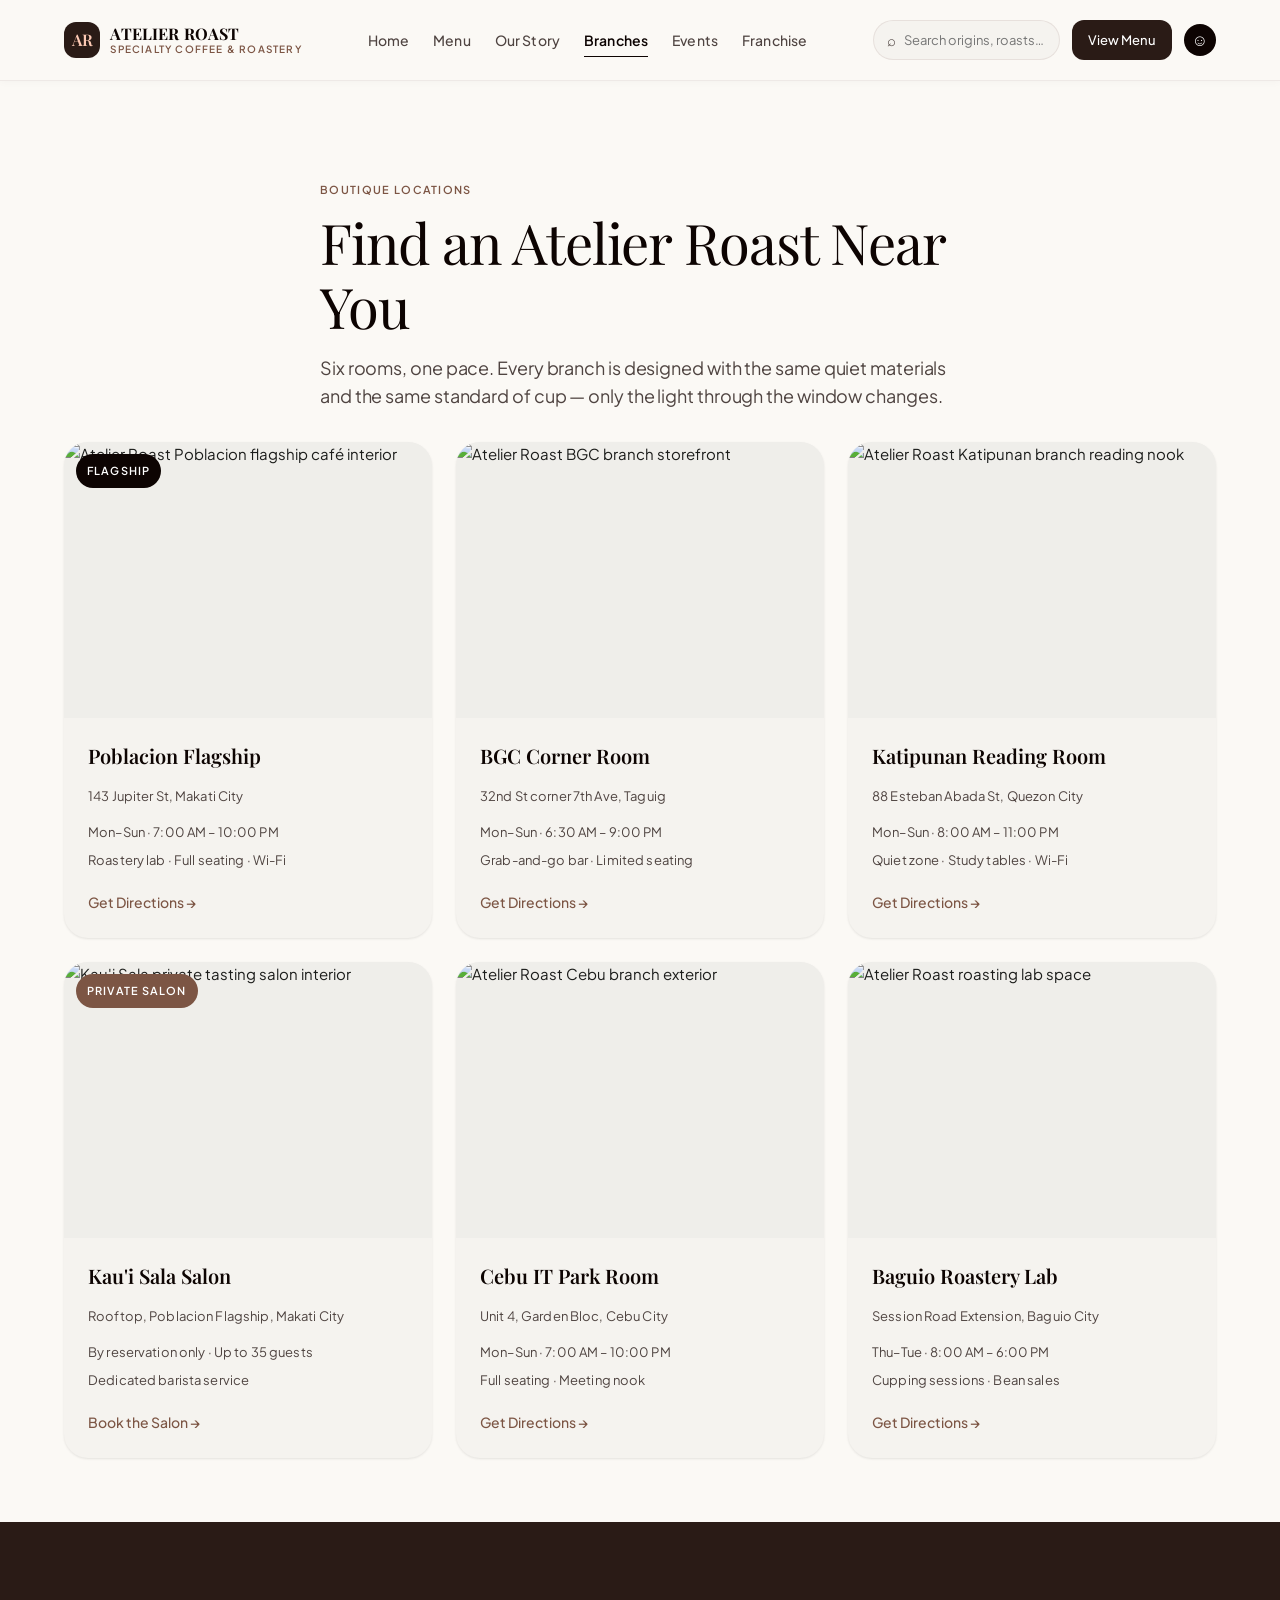
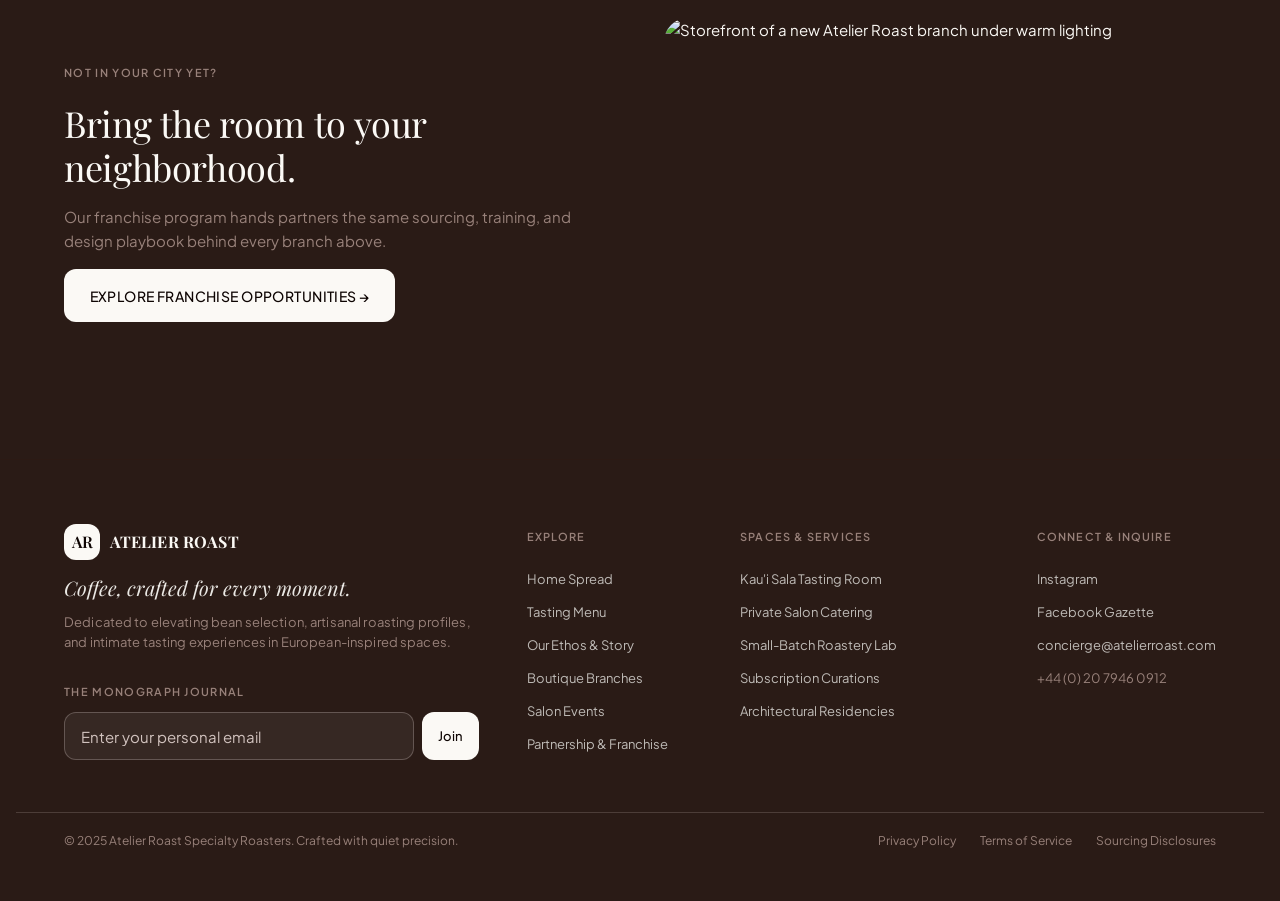
==== branches.html @ 0e3ae92b "Initial commit" ====
<!DOCTYPE html>
<html lang="en">
<head>
<meta charset="UTF-8">
<meta name="viewport" content="width=device-width, initial-scale=1.0">
<title>Branches — Atelier Roast</title>
<meta name="description" content="Find your nearest Atelier Roast boutique café and the Kau'i Sala private tasting salon.">
<link rel="stylesheet" href="css/style.css">
</head>
<body>

<header class="site-header">
  <div class="container header-inner">
    <a class="brand" href="index.html">
      <span class="brand-mark">AR</span>
      <span class="brand-text">
        <span class="brand-name">Atelier Roast</span>
        <span class="brand-sub">Specialty Coffee &amp; Roastery</span>
      </span>
    </a>
    <nav class="main-nav" aria-label="Primary">
      <a href="index.html">Home</a>
      <a href="menu.html">Menu</a>
      <a href="our-story.html">Our Story</a>
      <a href="branches.html" class="is-active" aria-current="page">Branches</a>
      <a href="events.html">Events</a>
      <a href="franchise.html">Franchise</a>
    </nav>
    <div class="header-actions">
      <div class="search-pill">
        <span class="i">⌕</span>
        <input type="text" placeholder="Search origins, roasts…" aria-label="Search">
      </div>
      <a class="btn btn-dark btn-sm" href="menu.html">View Menu</a>
      <span class="icon-btn" aria-hidden="true">☺</span>
      <button class="nav-toggle" aria-label="Toggle menu" aria-expanded="false"><span></span></button>
    </div>
  </div>
  <nav class="mobile-nav" aria-label="Mobile">
    <a href="index.html">Home</a>
    <a href="menu.html">Menu</a>
    <a href="our-story.html">Our Story</a>
    <a href="branches.html" class="is-active">Branches</a>
    <a href="events.html">Events</a>
    <a href="franchise.html">Franchise</a>
  </nav>
</header>

<main style="padding-top:5rem;">

  <section class="bg-surface section-pad" style="padding-bottom:2rem;">
    <div class="container editorial">
      <span class="eyebrow">Boutique Locations</span>
      <h1 style="margin-top:.5rem;">Find an Atelier Roast Near You</h1>
      <p class="text-lg muted" style="margin-top:1rem;">Six rooms, one pace. Every branch is designed with the same quiet materials and the same standard of cup — only the light through the window changes.</p>
    </div>
  </section>

  <section class="bg-surface" style="padding-bottom:4rem;">
    <div class="container">
      <div class="grid grid-3">

        <article class="card">
          <div class="card-media" style="aspect-ratio:4/3;">
            <img src="https://images.unsplash.com/photo-1453614512568-c4024d13c247?q=80&w=800&auto=format&fit=crop" alt="Atelier Roast Poblacion flagship café interior">
            <span class="badge">Flagship</span>
          </div>
          <div class="card-body">
            <h3>Poblacion Flagship</h3>
            <p class="text-sm muted">143 Jupiter St, Makati City</p>
            <div class="stack-xs text-sm muted">
              <p>Mon–Sun · 7:00 AM – 10:00 PM</p>
              <p>Roastery lab · Full seating · Wi-Fi</p>
            </div>
            <a class="link-arrow" href="#" style="margin-top:.25rem;">Get Directions →</a>
          </div>
        </article>

        <article class="card">
          <div class="card-media" style="aspect-ratio:4/3;">
            <img src="https://images.unsplash.com/photo-1521017432531-fbd92d768814?q=80&w=800&auto=format&fit=crop" alt="Atelier Roast BGC branch storefront">
          </div>
          <div class="card-body">
            <h3>BGC Corner Room</h3>
            <p class="text-sm muted">32nd St corner 7th Ave, Taguig</p>
            <div class="stack-xs text-sm muted">
              <p>Mon–Sun · 6:30 AM – 9:00 PM</p>
              <p>Grab-and-go bar · Limited seating</p>
            </div>
            <a class="link-arrow" href="#" style="margin-top:.25rem;">Get Directions →</a>
          </div>
        </article>

        <article class="card">
          <div class="card-media" style="aspect-ratio:4/3;">
            <img src="https://images.unsplash.com/photo-1493857671505-72967e2e2760?q=80&w=800&auto=format&fit=crop" alt="Atelier Roast Katipunan branch reading nook">
          </div>
          <div class="card-body">
            <h3>Katipunan Reading Room</h3>
            <p class="text-sm muted">88 Esteban Abada St, Quezon City</p>
            <div class="stack-xs text-sm muted">
              <p>Mon–Sun · 8:00 AM – 11:00 PM</p>
              <p>Quiet zone · Study tables · Wi-Fi</p>
            </div>
            <a class="link-arrow" href="#" style="margin-top:.25rem;">Get Directions →</a>
          </div>
        </article>

        <article class="card">
          <div class="card-media" style="aspect-ratio:4/3;">
            <img src="https://images.unsplash.com/photo-1554118811-1e0d58224f24?q=80&w=800&auto=format&fit=crop" alt="Kau'i Sala private tasting salon interior">
            <span class="badge badge-alt">Private Salon</span>
          </div>
          <div class="card-body">
            <h3>Kau'i Sala Salon</h3>
            <p class="text-sm muted">Rooftop, Poblacion Flagship, Makati City</p>
            <div class="stack-xs text-sm muted">
              <p>By reservation only · Up to 35 guests</p>
              <p>Dedicated barista service</p>
            </div>
            <a class="link-arrow" href="events.html" style="margin-top:.25rem;">Book the Salon →</a>
          </div>
        </article>

        <article class="card">
          <div class="card-media" style="aspect-ratio:4/3;">
            <img src="https://images.unsplash.com/photo-1447933601403-0c6688de566e?q=80&w=800&auto=format&fit=crop" alt="Atelier Roast Cebu branch exterior">
          </div>
          <div class="card-body">
            <h3>Cebu IT Park Room</h3>
            <p class="text-sm muted">Unit 4, Garden Bloc, Cebu City</p>
            <div class="stack-xs text-sm muted">
              <p>Mon–Sun · 7:00 AM – 10:00 PM</p>
              <p>Full seating · Meeting nook</p>
            </div>
            <a class="link-arrow" href="#" style="margin-top:.25rem;">Get Directions →</a>
          </div>
        </article>

        <article class="card">
          <div class="card-media" style="aspect-ratio:4/3;">
            <img src="https://images.unsplash.com/photo-1442512595331-e89e73853f31?q=80&w=800&auto=format&fit=crop" alt="Atelier Roast roasting lab space">
          </div>
          <div class="card-body">
            <h3>Baguio Roastery Lab</h3>
            <p class="text-sm muted">Session Road Extension, Baguio City</p>
            <div class="stack-xs text-sm muted">
              <p>Thu–Tue · 8:00 AM – 6:00 PM</p>
              <p>Cupping sessions · Bean sales</p>
            </div>
            <a class="link-arrow" href="#" style="margin-top:.25rem;">Get Directions →</a>
          </div>
        </article>

      </div>
    </div>
  </section>

  <!-- FRANCHISE TEASER -->
  <section class="bg-dark section-pad">
    <div class="container split">
      <div class="stack-md">
        <span class="eyebrow">Not in Your City Yet?</span>
        <h2>Bring the room to your neighborhood.</h2>
        <p>Our franchise program hands partners the same sourcing, training, and design playbook behind every branch above.</p>
        <a class="btn btn-inverse" href="franchise.html">Explore Franchise Opportunities →</a>
      </div>
      <div class="rounded-xl" style="overflow:hidden;aspect-ratio:16/10;">
        <img src="https://images.unsplash.com/photo-1521017432531-fbd92d768814?q=80&w=1000&auto=format&fit=crop" alt="Storefront of a new Atelier Roast branch under warm lighting">
      </div>
    </div>
  </section>

</main>

<footer class="site-footer">
  <div class="container footer-grid">
    <div>
      <div style="display:flex;align-items:center;gap:.6rem;">
        <span class="brand-mark" style="background:var(--surface-bright);color:var(--primary);">AR</span>
        <span class="brand-name" style="color:var(--surface-bright);">Atelier Roast</span>
      </div>
      <p style="font-family:var(--font-serif);font-style:italic;font-size:20px;color:var(--surface-container-high);margin-top:1rem;max-width:22rem;">Coffee, crafted for every moment.</p>
      <p class="text-sm" style="color:var(--on-primary-container);margin-top:.75rem;max-width:26rem;">Dedicated to elevating bean selection, artisanal roasting profiles, and intimate tasting experiences in European-inspired spaces.</p>
      <div style="margin-top:1.75rem;">
        <p class="eyebrow" style="color:var(--on-primary-container);margin-bottom:.5rem;">The Monograph Journal</p>
        <form class="newsletter-form">
          <input type="email" placeholder="Enter your personal email" required aria-label="Email address">
          <button class="btn btn-inverse btn-sm" type="submit">Join</button>
        </form>
      </div>
    </div>
    <div>
      <h4>Explore</h4>
      <ul>
        <li><a href="index.html">Home Spread</a></li>
        <li><a href="menu.html">Tasting Menu</a></li>
        <li><a href="our-story.html">Our Ethos &amp; Story</a></li>
        <li><a href="branches.html">Boutique Branches</a></li>
        <li><a href="events.html">Salon Events</a></li>
        <li><a href="franchise.html">Partnership &amp; Franchise</a></li>
      </ul>
    </div>
    <div>
      <h4>Spaces &amp; Services</h4>
      <ul>
        <li><a href="branches.html">Kau'i Sala Tasting Room</a></li>
        <li><a href="events.html">Private Salon Catering</a></li>
        <li><a href="our-story.html">Small-Batch Roastery Lab</a></li>
        <li><a href="menu.html">Subscription Curations</a></li>
        <li><a href="branches.html">Architectural Residencies</a></li>
      </ul>
    </div>
    <div>
      <h4>Connect &amp; Inquire</h4>
      <ul>
        <li><a href="#">Instagram</a></li>
        <li><a href="#">Facebook Gazette</a></li>
        <li><a href="mailto:concierge@atelierroast.com">concierge@atelierroast.com</a></li>
        <li><span style="color:var(--on-primary-container);font-size:13px;">+44 (0) 20 7946 0912</span></li>
      </ul>
    </div>
  </div>
  <div class="container footer-bottom">
    <p>© 2025 Atelier Roast Specialty Roasters. Crafted with quiet precision.</p>
    <div class="legal">
      <a href="#">Privacy Policy</a>
      <a href="#">Terms of Service</a>
      <a href="#">Sourcing Disclosures</a>
    </div>
  </div>
</footer>

<div class="toast" role="status" aria-live="polite"></div>
<script src="js/script.js"></script>
</body>
</html>
---- css/style.css ----
/* =========================================================
   ATELIER ROAST — Design System CSS
   Source of truth: DESIGN.md (colors, type, spacing, shape)
   ========================================================= */

@import url('https://fonts.googleapis.com/css2?family=Playfair+Display:ital,wght@0,400;0,500;0,600;0,700;1,400&family=Plus+Jakarta+Sans:wght@400;500;600;700&display=swap');

/* ---------- Tokens ---------- */
:root{
  /* colors */
  --surface: #fbf9f5;
  --surface-dim: #dbdad6;
  --surface-bright: #fbf9f5;
  --surface-container-lowest: #ffffff;
  --surface-container-low: #f5f3ef;
  --surface-container: #efeeea;
  --surface-container-high: #eae8e4;
  --surface-container-highest: #e4e2de;
  --on-surface: #1b1c1a;
  --on-surface-variant: #4f4441;
  --inverse-surface: #30312e;
  --inverse-on-surface: #f2f0ed;
  --outline: #817471;
  --outline-variant: #d2c3bf;
  --primary: #0d0402;
  --on-primary: #ffffff;
  --primary-container: #2a1b16;
  --on-primary-container: #98817a;
  --secondary: #7c5544;
  --on-secondary: #ffffff;
  --secondary-container: #fdc9b4;
  --on-secondary-container: #795242;
  --tertiary: #0e0301;
  --on-tertiary: #ffffff;
  --tertiary-container: #2c1a14;
  --on-tertiary-container: #9b8077;
  --error: #ba1a1a;
  --background: #fbf9f5;
  --on-background: #1b1c1a;

  /* type */
  --font-serif: "Playfair Display", Georgia, serif;
  --font-sans: "Plus Jakarta Sans", -apple-system, Segoe UI, sans-serif;

  /* radius */
  --radius-sm: .25rem;
  --radius: .5rem;
  --radius-md: .75rem;
  --radius-lg: 1rem;
  --radius-xl: 1.5rem;
  --radius-full: 9999px;

  /* spacing */
  --space-2xs: .25rem;
  --space-xs: .5rem;
  --space-sm: .75rem;
  --space-md: 1rem;
  --space-lg: 1.5rem;
  --space-xl: 2rem;
  --space-2xl: 3rem;
  --space-3xl: 4rem;
  --space-4xl: 6rem;

  --gutter-mobile: 1.25rem;
  --gutter-tablet: 2rem;
  --gutter-desktop: 3rem;
  --max-content: 78rem;
  --max-editorial: 46rem;

  --shadow-sm: 0 1px 3px rgba(13,4,2,.06), 0 1px 2px rgba(13,4,2,.04);
  --shadow-md: 0 8px 24px -6px rgba(13,4,2,.12), 0 2px 8px -2px rgba(13,4,2,.06);
  --shadow-lg: 0 12px 36px -4px rgba(42,27,22,.14), 0 4px 12px -2px rgba(42,27,22,.08);
}

/* ---------- Reset ---------- */
*, *::before, *::after{ box-sizing:border-box; }
html{ scroll-behavior:smooth; }
body,h1,h2,h3,h4,p,figure,ul,form{ margin:0; }
ul{ padding:0; list-style:none; }
img{ max-width:100%; display:block; }
a{ color:inherit; text-decoration:none; }
button, input{ font:inherit; color:inherit; }
button{ cursor:pointer; background:none; border:none; }

body{
  background:var(--background);
  color:var(--on-surface);
  font-family:var(--font-sans);
  font-size:15px;
  line-height:24px;
  -webkit-font-smoothing:antialiased;
}

.container{
  max-width:var(--max-content);
  margin-inline:auto;
  padding-inline:var(--gutter-mobile);
}
@media(min-width:768px){ .container{ padding-inline:var(--gutter-tablet); } }
@media(min-width:1024px){ .container{ padding-inline:var(--gutter-desktop); } }

.editorial{ max-width:var(--max-editorial); }

section{ width:100%; }
.section-pad{ padding-block:var(--space-3xl); }
@media(min-width:1024px){ .section-pad{ padding-block:var(--space-4xl); } }

/* ---------- Type scale ---------- */
.eyebrow{
  font-family:var(--font-sans);
  font-size:11px; font-weight:600; letter-spacing:.12em; text-transform:uppercase;
  color:var(--secondary);
}
h1,h2,h3,h4{ font-family:var(--font-serif); font-weight:400; color:var(--primary); }
h1{ font-size:38px; line-height:44px; letter-spacing:-.015em; }
h2{ font-size:28px; line-height:34px; letter-spacing:-.01em; }
h3{ font-size:20px; line-height:28px; font-weight:600; }
h4{ font-size:18px; line-height:26px; }
@media(min-width:1024px){
  h1{ font-size:56px; line-height:64px; letter-spacing:-.02em; }
  h2{ font-size:36px; line-height:44px; letter-spacing:-.01em; }
}
.text-lg{ font-size:18px; line-height:28px; letter-spacing:-.005em; }
.text-md{ font-size:15px; line-height:24px; }
.text-sm{ font-size:13px; line-height:20px; letter-spacing:.01em; }
.muted{ color:var(--on-surface-variant); }
.italic{ font-style:italic; }

/* ---------- Header / Nav ---------- */
.site-header{
  position:fixed; inset-inline:0; top:0; z-index:50;
  background:rgba(251,249,245,.9); backdrop-filter:blur(10px);
  border-bottom:1px solid rgba(210,195,191,.3);
  box-shadow:0 1px 8px rgba(0,0,0,.03);
  transition:box-shadow .2s ease;
}
.site-header.is-scrolled{ box-shadow:0 4px 16px rgba(13,4,2,.08); }
.header-inner{
  height:5rem; display:flex; align-items:center; justify-content:space-between; gap:var(--space-md);
}
.brand{ display:flex; align-items:center; gap:.65rem; }
.brand-mark{
  width:2.25rem; height:2.25rem; border-radius:var(--radius-md);
  background:var(--primary-container); color:var(--secondary-container);
  display:flex; align-items:center; justify-content:center;
  font-family:var(--font-serif); font-weight:600; font-size:16px;
}
.brand-text{ display:flex; flex-direction:column; line-height:1; }
.brand-name{ font-family:var(--font-serif); font-weight:700; font-size:16px; letter-spacing:.01em; text-transform:uppercase; color:var(--primary); }
.brand-sub{ font-size:10px; font-weight:600; letter-spacing:.12em; text-transform:uppercase; color:var(--secondary); margin-top:2px; }

.main-nav{ display:none; align-items:center; gap:var(--space-lg); }
.main-nav a{
  font-size:14px; font-weight:500; letter-spacing:.01em; color:var(--on-surface-variant);
  padding-block:4px; border-bottom:1px solid transparent; transition:color .2s;
}
.main-nav a:hover{ color:var(--on-surface); }
.main-nav a.is-active{ color:var(--primary); font-weight:600; border-color:var(--primary); }
@media(min-width:1024px){ .main-nav{ display:flex; } }

.header-actions{ display:flex; align-items:center; gap:var(--space-sm); }
.search-pill{
  display:none; align-items:center; gap:.4rem; padding:.4rem .8rem; border-radius:var(--radius-full);
  background:var(--surface-container-low); border:1px solid rgba(210,195,191,.4); color:var(--on-surface-variant);
}
.search-pill input{ background:transparent; border:none; outline:none; font-size:13px; width:9rem; color:var(--on-surface); }
@media(min-width:640px){ .search-pill{ display:flex; } }

.icon-btn{
  width:2rem; height:2rem; border-radius:var(--radius-full); background:var(--primary);
  display:flex; align-items:center; justify-content:center; color:var(--on-primary); font-size:16px;
}
.nav-toggle{ display:flex; width:2.25rem; height:2.25rem; align-items:center; justify-content:center; border-radius:var(--radius); }
@media(min-width:1024px){ .nav-toggle{ display:none; } }
.nav-toggle span{ display:block; width:18px; height:2px; background:var(--primary); position:relative; }
.nav-toggle span::before,.nav-toggle span::after{ content:""; position:absolute; left:0; width:18px; height:2px; background:var(--primary); transition:transform .2s; }
.nav-toggle span::before{ top:-6px; }
.nav-toggle span::after{ top:6px; }

.mobile-nav{
  display:none; flex-direction:column; gap:2px; background:var(--surface);
  border-bottom:1px solid var(--outline-variant); padding:var(--space-sm) var(--gutter-mobile) var(--space-md);
}
.mobile-nav.is-open{ display:flex; }
.mobile-nav a{ padding:.65rem 0; font-size:15px; font-weight:500; color:var(--on-surface-variant); border-bottom:1px solid var(--surface-container-high); }
.mobile-nav a.is-active{ color:var(--primary); font-weight:700; }
@media(min-width:1024px){ .mobile-nav{ display:none !important; } }

/* ---------- Buttons ---------- */
.btn{
  display:inline-flex; align-items:center; justify-content:center; gap:.4rem;
  padding:.9rem 1.6rem; border-radius:var(--radius-md);
  font-size:14px; font-weight:500; letter-spacing:.03em; text-transform:uppercase;
  transition:transform .15s ease, background-color .2s ease, color .2s ease;
  white-space:nowrap;
}
.btn:active{ transform:scale(.98); }
.btn-primary{ background:var(--primary); color:var(--on-primary); box-shadow:var(--shadow-sm); }
.btn-primary:hover{ transform:translateY(-1px); box-shadow:var(--shadow-md); }
.btn-quiet{ background:var(--surface-container-low); color:var(--primary); }
.btn-quiet:hover{ background:var(--surface-container); }
.btn-outline{ background:transparent; border:1px solid var(--primary); color:var(--primary); }
.btn-outline:hover{ background:var(--surface-container-low); }
.btn-inverse{ background:var(--surface-bright); color:var(--primary); }
.btn-inverse:hover{ background:var(--surface-container-low); }
.btn-sm{ padding:.5rem 1rem; font-size:13px; border-radius:var(--radius-md); text-transform:none; letter-spacing:0; }
.btn-dark{ background:var(--primary-container); color:var(--on-secondary); }
.btn-dark:hover{ background:var(--tertiary-container); }

.link-arrow{ display:inline-flex; align-items:center; gap:.35rem; font-size:14px; font-weight:500; color:var(--secondary); }
.link-arrow:hover{ color:var(--primary); }

/* ---------- Grid helpers ---------- */
.grid{ display:grid; gap:var(--space-lg); }
.grid-2{ grid-template-columns:1fr; }
.grid-3{ grid-template-columns:1fr; }
.grid-4{ grid-template-columns:1fr; }
@media(min-width:640px){ .grid-4{ grid-template-columns:repeat(2,1fr); } }
@media(min-width:768px){ .grid-2{ grid-template-columns:repeat(2,1fr); } .grid-3{ grid-template-columns:repeat(3,1fr); } }
@media(min-width:1024px){ .grid-4{ grid-template-columns:repeat(4,1fr); } }

.split{ display:grid; grid-template-columns:1fr; gap:var(--space-xl); align-items:center; }
@media(min-width:1024px){ .split{ grid-template-columns:1fr 1fr; gap:var(--space-2xl); } }

/* ---------- Cards & chips ---------- */
.card{
  background:var(--surface-container-low); border-radius:var(--radius-xl); overflow:hidden;
  box-shadow:var(--shadow-sm); transition:box-shadow .2s ease, transform .2s ease;
  display:flex; flex-direction:column;
}
.card:hover{ box-shadow:var(--shadow-md); }
.card-media{ position:relative; aspect-ratio:4/3; overflow:hidden; background:var(--surface-container); }
.card-media img{ width:100%; height:100%; object-fit:cover; transition:transform .5s ease; }
.card:hover .card-media img{ transform:scale(1.04); }
.card-body{ padding:var(--space-lg); display:flex; flex-direction:column; gap:var(--space-md); flex:1; }

.badge{
  position:absolute; top:.75rem; left:.75rem; padding:.3rem .7rem; border-radius:var(--radius-full);
  font-size:11px; font-weight:600; letter-spacing:.1em; text-transform:uppercase;
  background:var(--primary); color:var(--on-primary);
}
.badge-alt{ background:var(--secondary); color:var(--on-secondary); }

.chip{
  display:inline-flex; align-items:center; height:28px; padding:0 12px; border-radius:var(--radius-full);
  background:var(--surface); border:1px solid var(--outline-variant); font-size:12px; font-weight:500;
  color:var(--tertiary-container); transition:.15s;
}
.chip.is-active{ background:var(--primary); color:var(--on-primary); border-color:var(--primary); }

.dark-card{ background:var(--tertiary-container); color:var(--surface-bright); border-radius:var(--radius-xl); overflow:hidden; box-shadow:var(--shadow-md); }
.dark-card .card-body p{ color:var(--on-primary-container); }

/* ---------- Sections shared ---------- */
.section-head{ display:flex; flex-direction:column; gap:var(--space-md); margin-bottom:var(--space-2xl); }
@media(min-width:1024px){ .section-head{ flex-direction:row; align-items:flex-end; justify-content:space-between; } }
.section-head p{ max-width:28rem; }

.bg-surface{ background:var(--surface); }
.bg-low{ background:var(--surface-container-low); }
.bg-dark{ background:var(--primary-container); color:var(--surface-bright); }
.bg-dark .eyebrow{ color:var(--on-primary-container); }
.bg-dark h2{ color:var(--surface-bright); }
.bg-dark p{ color:var(--on-primary-container); }

/* ---------- Forms ---------- */
.field{
  width:100%; height:48px; padding:0 1rem; border-radius:var(--radius-md);
  background:var(--surface); border:1px solid var(--outline-variant); outline:none; color:var(--on-surface);
  transition:border-color .2s;
}
.field:focus{ border-color:var(--primary); }
.field::placeholder{ color:rgba(124,85,68,.55); }
textarea.field{ height:auto; padding-block:.85rem; resize:vertical; min-height:120px; }
.field-label{ font-size:11px; font-weight:600; letter-spacing:.1em; text-transform:uppercase; color:var(--secondary); display:block; margin-bottom:.4rem; }

/* ---------- Footer ---------- */
.site-footer{ background:var(--primary-container); color:var(--surface-bright); border-top:1px solid var(--tertiary-container); }
.footer-grid{ display:grid; gap:var(--space-2xl); grid-template-columns:1fr; padding-block:var(--space-3xl) var(--space-2xl); }
@media(min-width:768px){ .footer-grid{ grid-template-columns:repeat(2,1fr); } }
@media(min-width:1024px){ .footer-grid{ grid-template-columns:5fr 2fr 3fr 2fr; } }
.footer-grid h4{ font-size:11px; font-weight:600; letter-spacing:.1em; text-transform:uppercase; color:var(--on-primary-container); font-family:var(--font-sans); margin-bottom:var(--space-md); }
.footer-grid ul li{ margin-bottom:var(--space-xs); }
.footer-grid ul a{ font-size:13px; color:rgba(228,226,222,.8); }
.footer-grid ul a:hover{ color:var(--surface-bright); }
.footer-bottom{
  border-top:1px solid rgba(210,195,191,.2); padding-block:var(--space-md) var(--space-2xl);
  display:flex; flex-direction:column; gap:var(--space-sm); align-items:center; justify-content:space-between; text-align:center;
  color:var(--on-primary-container); font-size:12px;
}
@media(min-width:640px){ .footer-bottom{ flex-direction:row; text-align:left; } }
.footer-bottom .legal{ display:flex; gap:var(--space-lg); }
.footer-bottom a:hover{ color:var(--surface-bright); }
.newsletter-form{ display:flex; gap:.5rem; max-width:26rem; margin-top:.5rem; }
.newsletter-form input{ flex:1; height:48px; padding:0 1rem; border-radius:var(--radius-md); background:rgba(255,255,255,.06); border:1px solid rgba(210,195,191,.3); color:var(--surface-bright); outline:none; }
.newsletter-form input::placeholder{ color:var(--outline-variant); }

/* ---------- Utility ---------- */
.stack-xs > * + *{ margin-top:var(--space-xs); }
.stack-sm > * + *{ margin-top:var(--space-sm); }
.stack-md > * + *{ margin-top:var(--space-md); }
.stack-lg > * + *{ margin-top:var(--space-lg); }
.center{ text-align:center; }
.mx-auto{ margin-inline:auto; }
.rounded-xl{ border-radius:var(--radius-xl); }
.shadow-lg{ box-shadow:var(--shadow-lg); }
.relative{ position:relative; }
.pill-stat{ background:var(--surface); border-radius:var(--radius-md); padding:var(--space-md); box-shadow:var(--shadow-sm); display:flex; align-items:center; gap:var(--space-sm); }

/* ---------- Toast ---------- */
.toast{
  position:fixed; top:5.5rem; left:50%; transform:translate(-50%,-2rem);
  background:var(--primary); color:var(--surface-bright); padding:.75rem 1.25rem; border-radius:var(--radius-md);
  font-size:13px; font-weight:500; box-shadow:var(--shadow-lg); opacity:0; pointer-events:none;
  transition:opacity .25s ease, transform .25s ease; z-index:100;
}
.toast.is-visible{ opacity:1; transform:translate(-50%,0); pointer-events:auto; }

/* ---------- Focus & motion ---------- */
a:focus-visible, button:focus-visible, input:focus-visible{ outline:2px solid var(--secondary); outline-offset:2px; }
@media (prefers-reduced-motion: reduce){
  *{ animation:none !important; transition:none !important; scroll-behavior:auto !important; }
}

/* icon glyphs (letter-based, no external icon font dependency) */
.i{ display:inline-flex; align-items:center; justify-content:center; font-family:var(--font-serif); font-style:normal; }
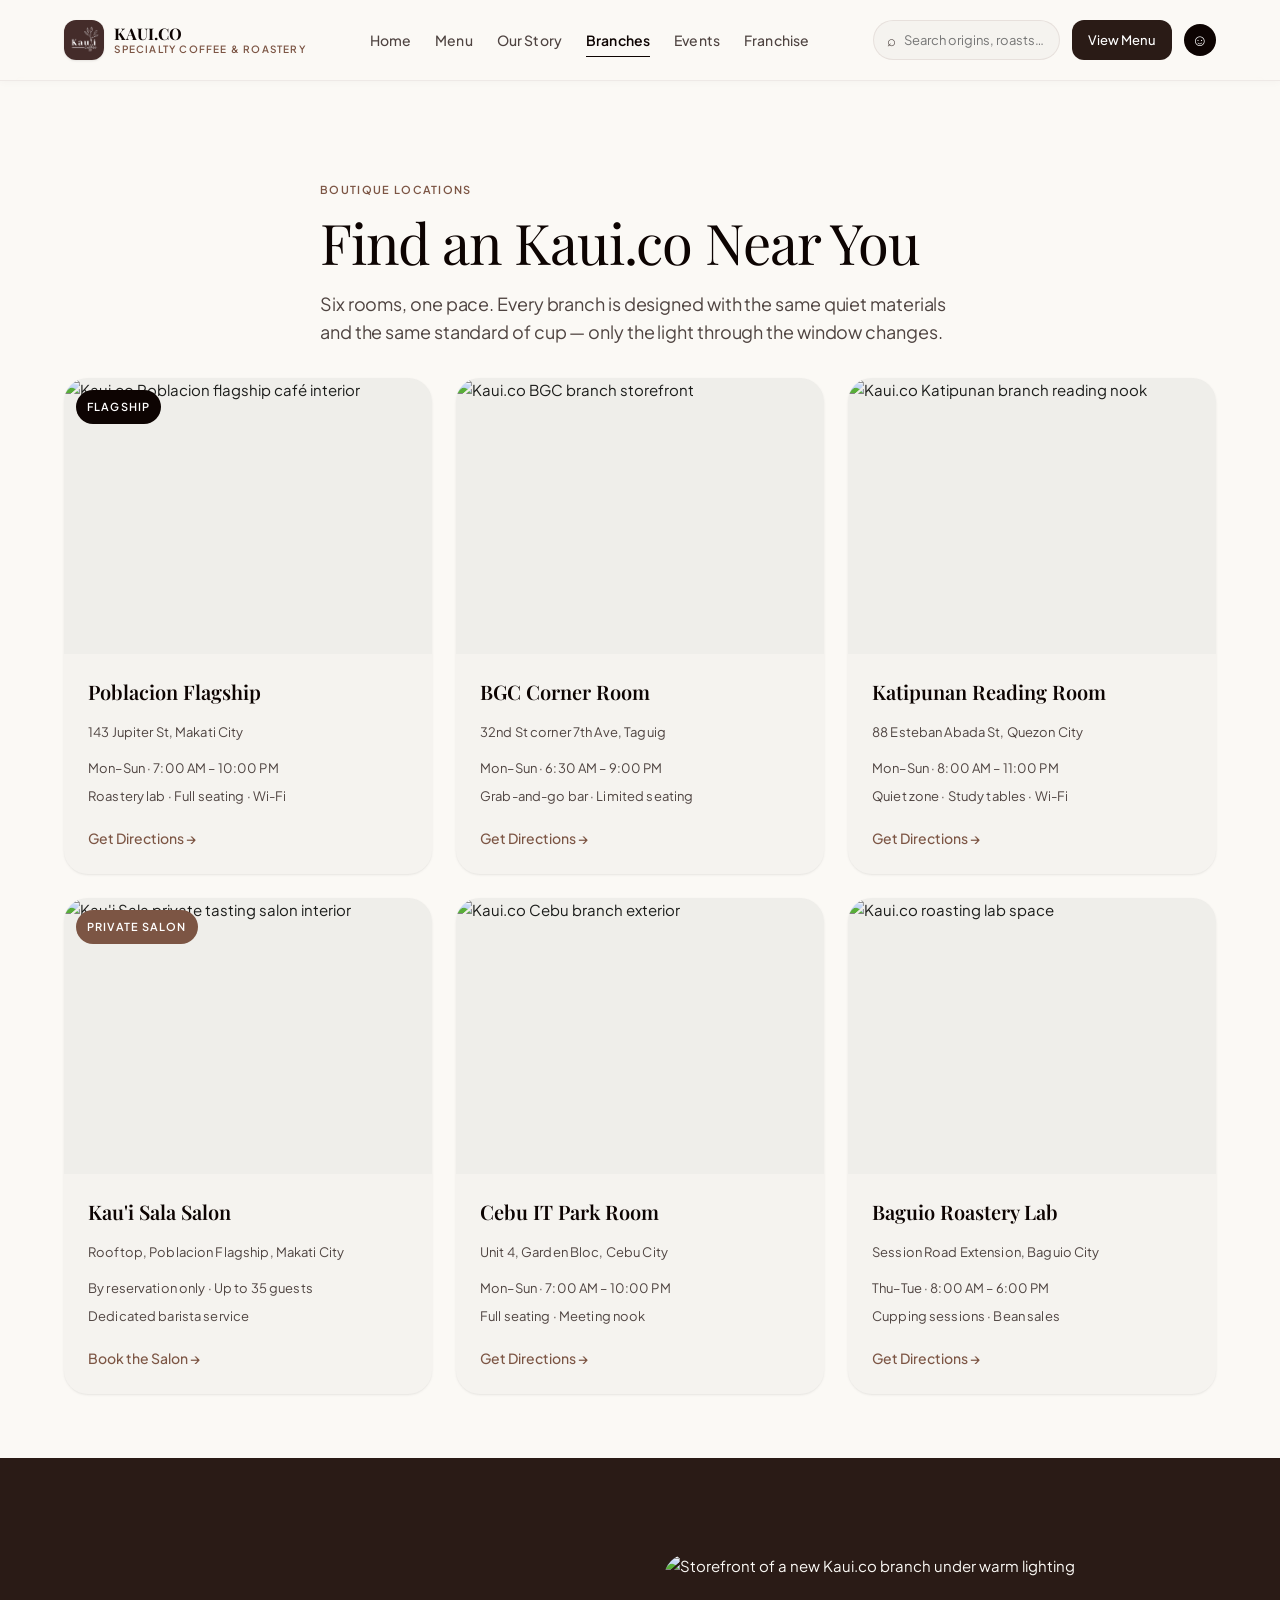
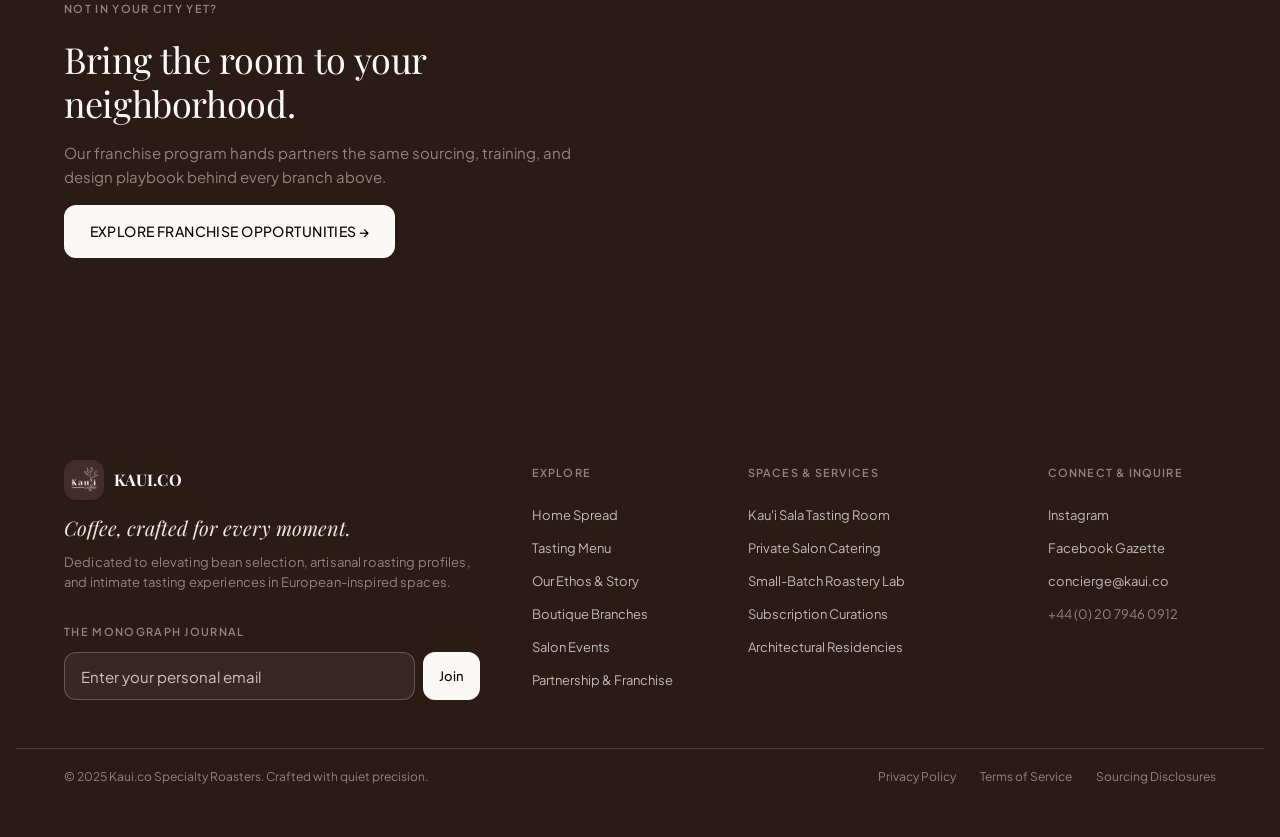
==== commit 3acb56fc: "Update Kaui website" ====
--- a/branches.html
+++ b/branches.html
@@ -3,8 +3,8 @@
 <head>
 <meta charset="UTF-8">
 <meta name="viewport" content="width=device-width, initial-scale=1.0">
-<title>Branches — Atelier Roast</title>
-<meta name="description" content="Find your nearest Atelier Roast boutique café and the Kau'i Sala private tasting salon.">
+<title>Branches — Kaui.co</title>
+<meta name="description" content="Find your nearest Kaui.co boutique café and the Kau'i Sala private tasting salon.">
 <link rel="stylesheet" href="css/style.css">
 </head>
 <body>
@@ -12,9 +12,9 @@
 <header class="site-header">
   <div class="container header-inner">
     <a class="brand" href="index.html">
-      <span class="brand-mark">AR</span>
+      <img class="brand-mark-img" src="assets/kaui-logo.jpg" alt="Kaui.co logo">
       <span class="brand-text">
-        <span class="brand-name">Atelier Roast</span>
+        <span class="brand-name">Kaui.co</span>
         <span class="brand-sub">Specialty Coffee &amp; Roastery</span>
       </span>
     </a>
@@ -49,20 +49,20 @@
 <main style="padding-top:5rem;">
 
   <section class="bg-surface section-pad" style="padding-bottom:2rem;">
-    <div class="container editorial">
+    <div class="container editorial" data-reveal>
       <span class="eyebrow">Boutique Locations</span>
-      <h1 style="margin-top:.5rem;">Find an Atelier Roast Near You</h1>
+      <h1 style="margin-top:.5rem;">Find an Kaui.co Near You</h1>
       <p class="text-lg muted" style="margin-top:1rem;">Six rooms, one pace. Every branch is designed with the same quiet materials and the same standard of cup — only the light through the window changes.</p>
     </div>
   </section>
 
   <section class="bg-surface" style="padding-bottom:4rem;">
     <div class="container">
-      <div class="grid grid-3">
-
-        <article class="card">
-          <div class="card-media" style="aspect-ratio:4/3;">
-            <img src="https://images.unsplash.com/photo-1453614512568-c4024d13c247?q=80&w=800&auto=format&fit=crop" alt="Atelier Roast Poblacion flagship café interior">
+      <div class="grid grid-3" data-reveal-group>
+
+        <article class="card">
+          <div class="card-media" style="aspect-ratio:4/3;">
+            <img src="https://images.unsplash.com/photo-1453614512568-c4024d13c247?q=80&w=800&auto=format&fit=crop" alt="Kaui.co Poblacion flagship café interior">
             <span class="badge">Flagship</span>
           </div>
           <div class="card-body">
@@ -78,7 +78,7 @@
 
         <article class="card">
           <div class="card-media" style="aspect-ratio:4/3;">
-            <img src="https://images.unsplash.com/photo-1521017432531-fbd92d768814?q=80&w=800&auto=format&fit=crop" alt="Atelier Roast BGC branch storefront">
+            <img src="https://images.unsplash.com/photo-1521017432531-fbd92d768814?q=80&w=800&auto=format&fit=crop" alt="Kaui.co BGC branch storefront">
           </div>
           <div class="card-body">
             <h3>BGC Corner Room</h3>
@@ -93,7 +93,7 @@
 
         <article class="card">
           <div class="card-media" style="aspect-ratio:4/3;">
-            <img src="https://images.unsplash.com/photo-1493857671505-72967e2e2760?q=80&w=800&auto=format&fit=crop" alt="Atelier Roast Katipunan branch reading nook">
+            <img src="https://images.unsplash.com/photo-1493857671505-72967e2e2760?q=80&w=800&auto=format&fit=crop" alt="Kaui.co Katipunan branch reading nook">
           </div>
           <div class="card-body">
             <h3>Katipunan Reading Room</h3>
@@ -124,7 +124,7 @@
 
         <article class="card">
           <div class="card-media" style="aspect-ratio:4/3;">
-            <img src="https://images.unsplash.com/photo-1447933601403-0c6688de566e?q=80&w=800&auto=format&fit=crop" alt="Atelier Roast Cebu branch exterior">
+            <img src="https://images.unsplash.com/photo-1447933601403-0c6688de566e?q=80&w=800&auto=format&fit=crop" alt="Kaui.co Cebu branch exterior">
           </div>
           <div class="card-body">
             <h3>Cebu IT Park Room</h3>
@@ -139,7 +139,7 @@
 
         <article class="card">
           <div class="card-media" style="aspect-ratio:4/3;">
-            <img src="https://images.unsplash.com/photo-1442512595331-e89e73853f31?q=80&w=800&auto=format&fit=crop" alt="Atelier Roast roasting lab space">
+            <img src="https://images.unsplash.com/photo-1442512595331-e89e73853f31?q=80&w=800&auto=format&fit=crop" alt="Kaui.co roasting lab space">
           </div>
           <div class="card-body">
             <h3>Baguio Roastery Lab</h3>
@@ -159,14 +159,14 @@
   <!-- FRANCHISE TEASER -->
   <section class="bg-dark section-pad">
     <div class="container split">
-      <div class="stack-md">
+      <div class="stack-md" data-reveal>
         <span class="eyebrow">Not in Your City Yet?</span>
         <h2>Bring the room to your neighborhood.</h2>
         <p>Our franchise program hands partners the same sourcing, training, and design playbook behind every branch above.</p>
         <a class="btn btn-inverse" href="franchise.html">Explore Franchise Opportunities →</a>
       </div>
-      <div class="rounded-xl" style="overflow:hidden;aspect-ratio:16/10;">
-        <img src="https://images.unsplash.com/photo-1521017432531-fbd92d768814?q=80&w=1000&auto=format&fit=crop" alt="Storefront of a new Atelier Roast branch under warm lighting">
+      <div class="rounded-xl" style="overflow:hidden;aspect-ratio:16/10;" data-reveal>
+        <img src="https://images.unsplash.com/photo-1521017432531-fbd92d768814?q=80&w=1000&auto=format&fit=crop" alt="Storefront of a new Kaui.co branch under warm lighting">
       </div>
     </div>
   </section>
@@ -177,8 +177,8 @@
   <div class="container footer-grid">
     <div>
       <div style="display:flex;align-items:center;gap:.6rem;">
-        <span class="brand-mark" style="background:var(--surface-bright);color:var(--primary);">AR</span>
-        <span class="brand-name" style="color:var(--surface-bright);">Atelier Roast</span>
+        <img class="brand-mark-img" src="assets/kaui-logo.jpg" alt="Kaui.co logo">
+        <span class="brand-name" style="color:var(--surface-bright);">Kaui.co</span>
       </div>
       <p style="font-family:var(--font-serif);font-style:italic;font-size:20px;color:var(--surface-container-high);margin-top:1rem;max-width:22rem;">Coffee, crafted for every moment.</p>
       <p class="text-sm" style="color:var(--on-primary-container);margin-top:.75rem;max-width:26rem;">Dedicated to elevating bean selection, artisanal roasting profiles, and intimate tasting experiences in European-inspired spaces.</p>
@@ -216,13 +216,13 @@
       <ul>
         <li><a href="#">Instagram</a></li>
         <li><a href="#">Facebook Gazette</a></li>
-        <li><a href="mailto:concierge@atelierroast.com">concierge@atelierroast.com</a></li>
+        <li><a href="mailto:concierge@kaui.co">concierge@kaui.co</a></li>
         <li><span style="color:var(--on-primary-container);font-size:13px;">+44 (0) 20 7946 0912</span></li>
       </ul>
     </div>
   </div>
   <div class="container footer-bottom">
-    <p>© 2025 Atelier Roast Specialty Roasters. Crafted with quiet precision.</p>
+    <p>© 2025 Kaui.co Specialty Roasters. Crafted with quiet precision.</p>
     <div class="legal">
       <a href="#">Privacy Policy</a>
       <a href="#">Terms of Service</a>
--- a/css/style.css
+++ b/css/style.css
@@ -145,6 +145,12 @@
   display:flex; align-items:center; justify-content:center;
   font-family:var(--font-serif); font-weight:600; font-size:16px;
 }
+.brand-mark-img{
+  width:2.5rem; height:2.5rem; border-radius:var(--radius-md);
+  object-fit:cover; flex-shrink:0; box-shadow:var(--shadow-sm);
+  transition:transform .3s ease;
+}
+.brand:hover .brand-mark-img{ transform:scale(1.04) rotate(-2deg); }
 .brand-text{ display:flex; flex-direction:column; line-height:1; }
 .brand-name{ font-family:var(--font-serif); font-weight:700; font-size:16px; letter-spacing:.01em; text-transform:uppercase; color:var(--primary); }
 .brand-sub{ font-size:10px; font-weight:600; letter-spacing:.12em; text-transform:uppercase; color:var(--secondary); margin-top:2px; }
@@ -316,10 +322,48 @@
 }
 .toast.is-visible{ opacity:1; transform:translate(-50%,0); pointer-events:auto; }
 
+/* ---------- Elegant motion: page load + scroll reveal ---------- */
+html{ scroll-behavior:smooth; }
+
+body{ opacity:0; animation:page-fade-in .5s ease forwards; }
+@keyframes page-fade-in{ from{ opacity:0; } to{ opacity:1; } }
+
+/* Elements fade + rise into view as the user scrolls past them */
+.reveal{
+  opacity:0; transform:translateY(28px);
+  transition:opacity .7s cubic-bezier(.22,.61,.36,1), transform .7s cubic-bezier(.22,.61,.36,1);
+  will-change:opacity, transform;
+}
+.reveal.is-visible{ opacity:1; transform:translateY(0); }
+
+/* Nav underline sweep */
+.main-nav a{ position:relative; }
+.main-nav a::after{
+  content:""; position:absolute; left:0; right:100%; bottom:-1px; height:1px;
+  background:var(--primary); transition:right .3s ease;
+}
+.main-nav a:hover::after{ right:0; }
+.main-nav a.is-active::after{ display:none; }
+
+/* Softer, springier hover lift for cards + dark cards */
+.card, .dark-card{ transition:box-shadow .35s ease, transform .35s ease; }
+.card:hover, .dark-card:hover{ transform:translateY(-4px); }
+
+/* Buttons: gentle elevate + press */
+.btn{ transition:transform .25s cubic-bezier(.22,.61,.36,1), background-color .25s ease, color .25s ease, box-shadow .25s ease; }
+.btn-primary:hover{ transform:translateY(-2px); }
+.btn:active{ transform:translateY(0) scale(.98); }
+
+/* Chip transitions */
+.chip{ transition:background-color .25s ease, color .25s ease, border-color .25s ease, transform .2s ease; }
+.chip:hover{ transform:translateY(-1px); }
+
 /* ---------- Focus & motion ---------- */
 a:focus-visible, button:focus-visible, input:focus-visible{ outline:2px solid var(--secondary); outline-offset:2px; }
 @media (prefers-reduced-motion: reduce){
   *{ animation:none !important; transition:none !important; scroll-behavior:auto !important; }
+  body{ opacity:1; }
+  .reveal{ opacity:1 !important; transform:none !important; }
 }
 
 /* icon glyphs (letter-based, no external icon font dependency) */
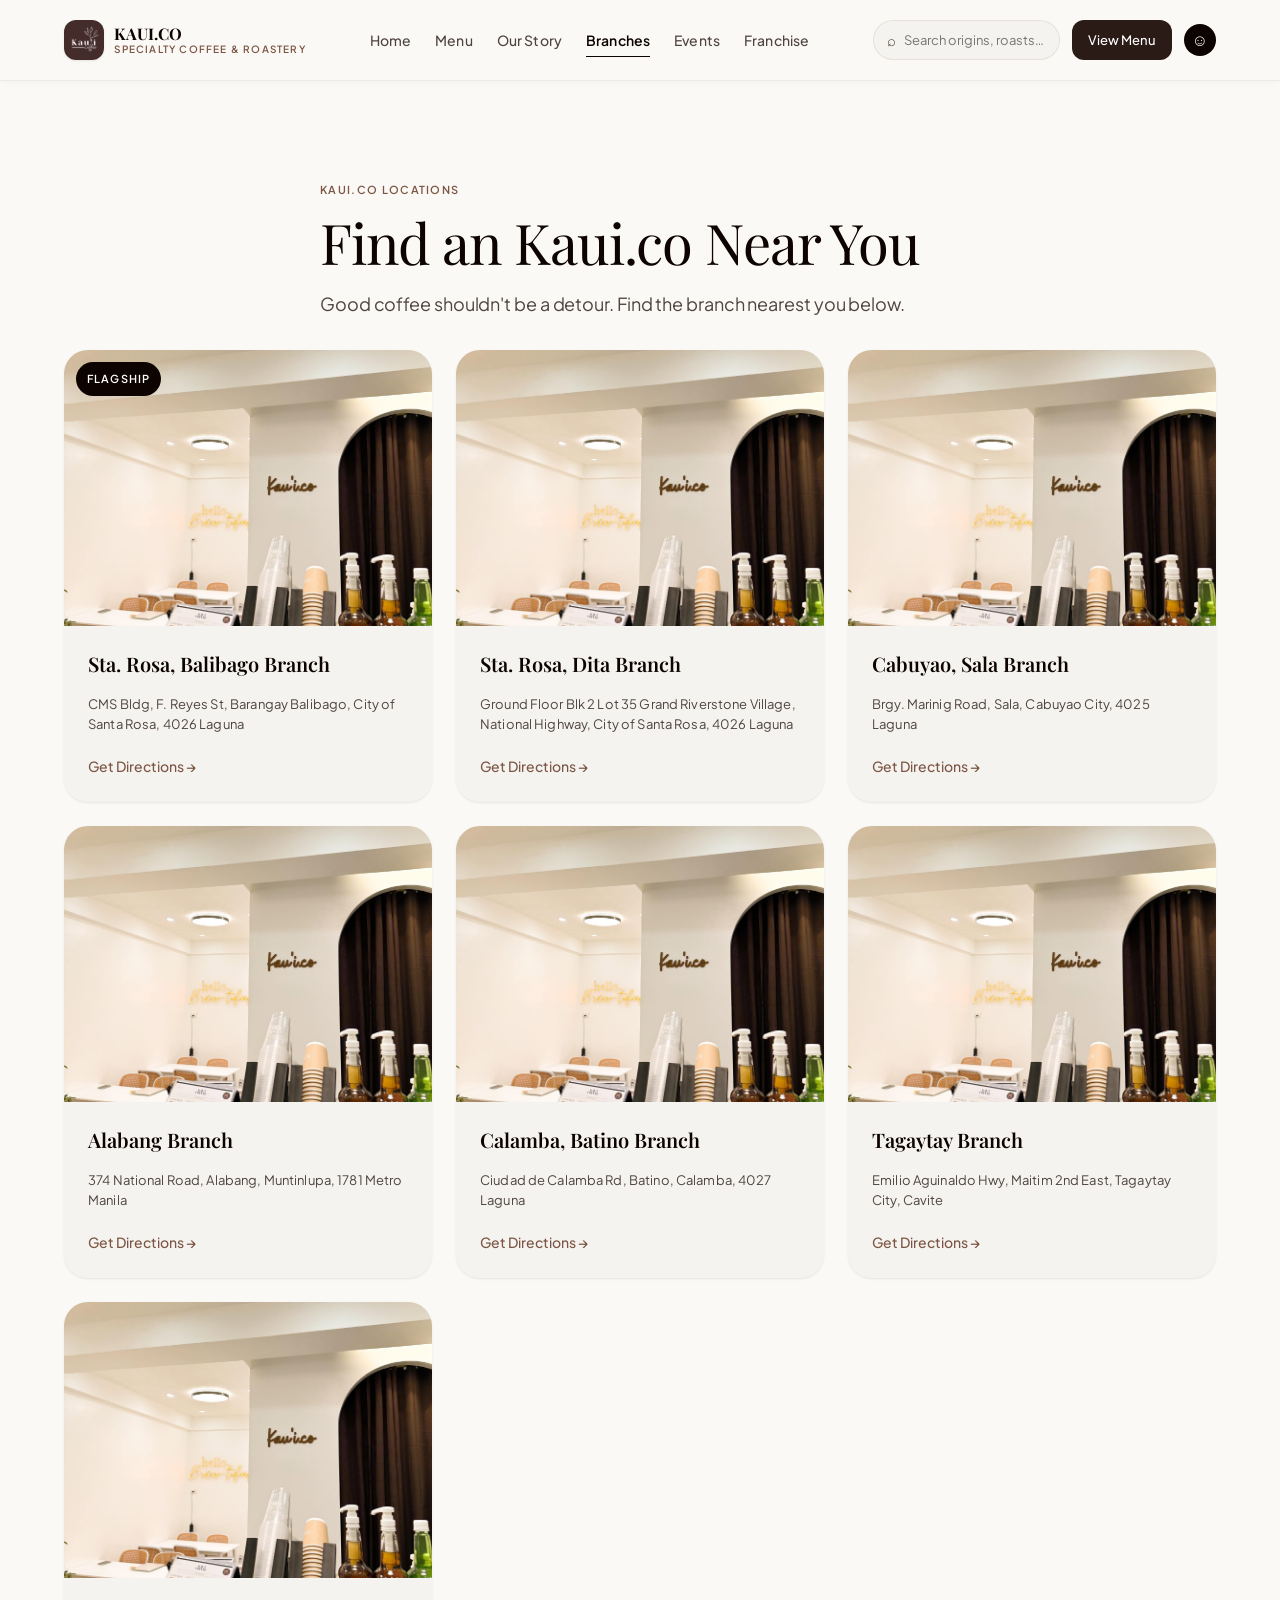
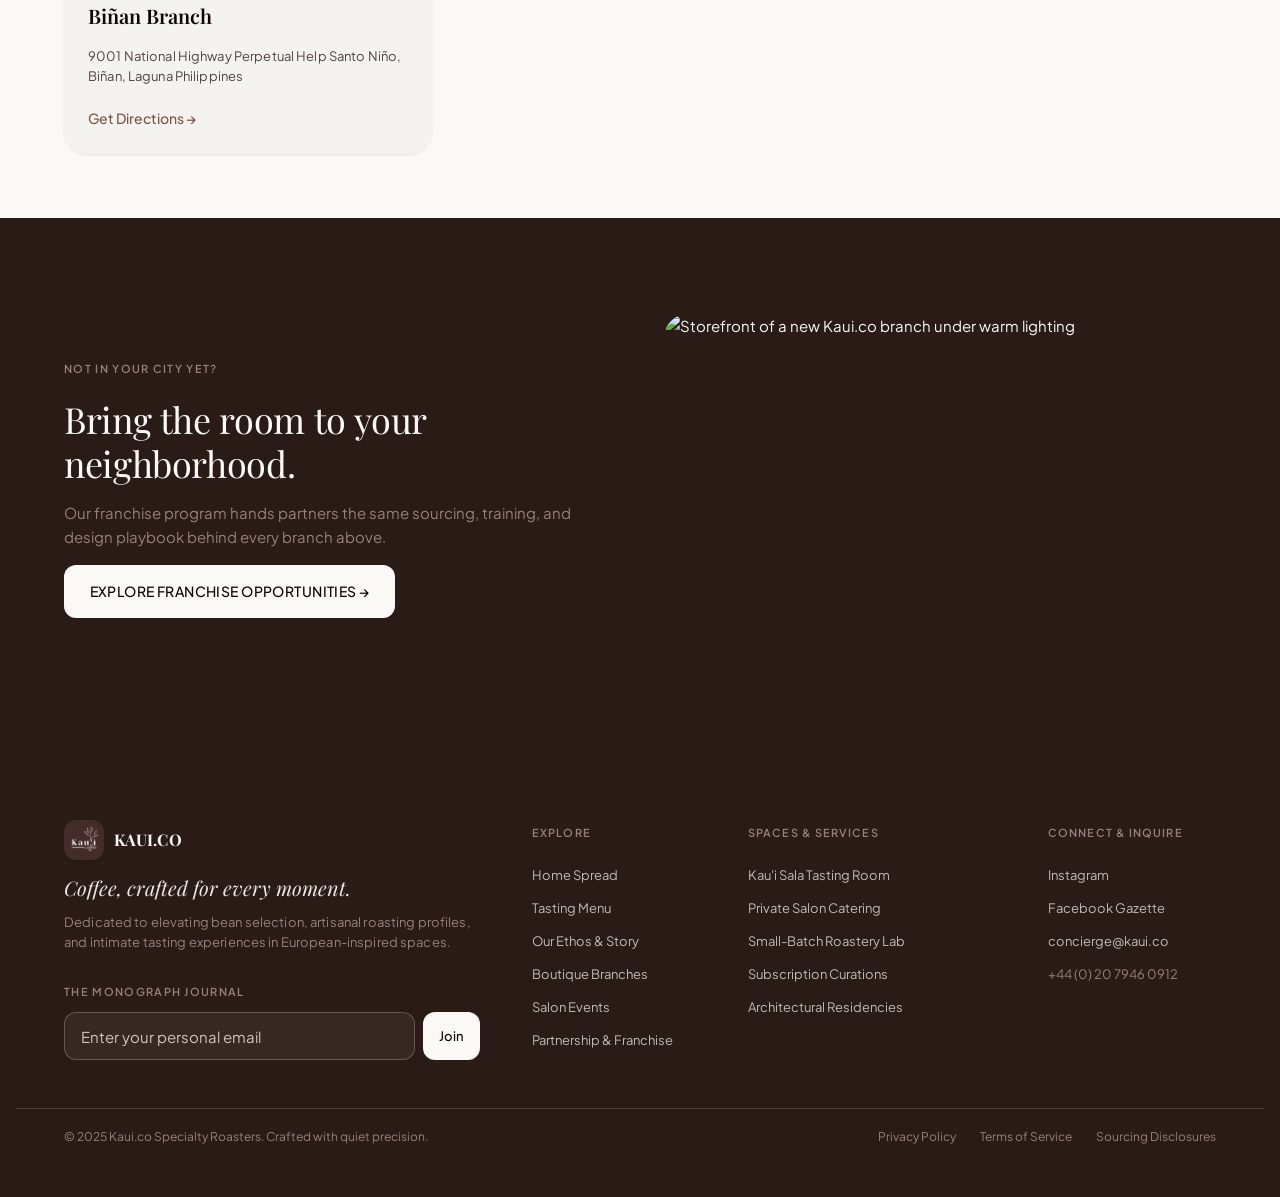
==== commit a72b9145: "Update branches with real locations, local images, and new hero copy" ====
--- a/branches.html
+++ b/branches.html
@@ -50,9 +50,9 @@
 
   <section class="bg-surface section-pad" style="padding-bottom:2rem;">
     <div class="container editorial" data-reveal>
-      <span class="eyebrow">Boutique Locations</span>
+      <span class="eyebrow">Kaui.co Locations</span>
       <h1 style="margin-top:.5rem;">Find an Kaui.co Near You</h1>
-      <p class="text-lg muted" style="margin-top:1rem;">Six rooms, one pace. Every branch is designed with the same quiet materials and the same standard of cup — only the light through the window changes.</p>
+      <p class="text-lg muted" style="margin-top:1rem;">Good coffee shouldn't be a detour. Find the branch nearest you below.</p>
     </div>
   </section>
 
@@ -62,95 +62,82 @@
 
         <article class="card">
           <div class="card-media" style="aspect-ratio:4/3;">
-            <img src="https://images.unsplash.com/photo-1453614512568-c4024d13c247?q=80&w=800&auto=format&fit=crop" alt="Kaui.co Poblacion flagship café interior">
+            <img src="assets/branches/kaui-alabang.jpg" alt="Kaui.co Sta. Rosa Balibago branch interior">
             <span class="badge">Flagship</span>
           </div>
           <div class="card-body">
-            <h3>Poblacion Flagship</h3>
-            <p class="text-sm muted">143 Jupiter St, Makati City</p>
-            <div class="stack-xs text-sm muted">
-              <p>Mon–Sun · 7:00 AM – 10:00 PM</p>
-              <p>Roastery lab · Full seating · Wi-Fi</p>
-            </div>
-            <a class="link-arrow" href="#" style="margin-top:.25rem;">Get Directions →</a>
-          </div>
-        </article>
-
-        <article class="card">
-          <div class="card-media" style="aspect-ratio:4/3;">
-            <img src="https://images.unsplash.com/photo-1521017432531-fbd92d768814?q=80&w=800&auto=format&fit=crop" alt="Kaui.co BGC branch storefront">
-          </div>
-          <div class="card-body">
-            <h3>BGC Corner Room</h3>
-            <p class="text-sm muted">32nd St corner 7th Ave, Taguig</p>
-            <div class="stack-xs text-sm muted">
-              <p>Mon–Sun · 6:30 AM – 9:00 PM</p>
-              <p>Grab-and-go bar · Limited seating</p>
-            </div>
-            <a class="link-arrow" href="#" style="margin-top:.25rem;">Get Directions →</a>
-          </div>
-        </article>
-
-        <article class="card">
-          <div class="card-media" style="aspect-ratio:4/3;">
-            <img src="https://images.unsplash.com/photo-1493857671505-72967e2e2760?q=80&w=800&auto=format&fit=crop" alt="Kaui.co Katipunan branch reading nook">
-          </div>
-          <div class="card-body">
-            <h3>Katipunan Reading Room</h3>
-            <p class="text-sm muted">88 Esteban Abada St, Quezon City</p>
-            <div class="stack-xs text-sm muted">
-              <p>Mon–Sun · 8:00 AM – 11:00 PM</p>
-              <p>Quiet zone · Study tables · Wi-Fi</p>
-            </div>
-            <a class="link-arrow" href="#" style="margin-top:.25rem;">Get Directions →</a>
-          </div>
-        </article>
-
-        <article class="card">
-          <div class="card-media" style="aspect-ratio:4/3;">
-            <img src="https://images.unsplash.com/photo-1554118811-1e0d58224f24?q=80&w=800&auto=format&fit=crop" alt="Kau'i Sala private tasting salon interior">
-            <span class="badge badge-alt">Private Salon</span>
-          </div>
-          <div class="card-body">
-            <h3>Kau'i Sala Salon</h3>
-            <p class="text-sm muted">Rooftop, Poblacion Flagship, Makati City</p>
-            <div class="stack-xs text-sm muted">
-              <p>By reservation only · Up to 35 guests</p>
-              <p>Dedicated barista service</p>
-            </div>
-            <a class="link-arrow" href="events.html" style="margin-top:.25rem;">Book the Salon →</a>
-          </div>
-        </article>
-
-        <article class="card">
-          <div class="card-media" style="aspect-ratio:4/3;">
-            <img src="https://images.unsplash.com/photo-1447933601403-0c6688de566e?q=80&w=800&auto=format&fit=crop" alt="Kaui.co Cebu branch exterior">
-          </div>
-          <div class="card-body">
-            <h3>Cebu IT Park Room</h3>
-            <p class="text-sm muted">Unit 4, Garden Bloc, Cebu City</p>
-            <div class="stack-xs text-sm muted">
-              <p>Mon–Sun · 7:00 AM – 10:00 PM</p>
-              <p>Full seating · Meeting nook</p>
-            </div>
-            <a class="link-arrow" href="#" style="margin-top:.25rem;">Get Directions →</a>
-          </div>
-        </article>
-
-        <article class="card">
-          <div class="card-media" style="aspect-ratio:4/3;">
-            <img src="https://images.unsplash.com/photo-1442512595331-e89e73853f31?q=80&w=800&auto=format&fit=crop" alt="Kaui.co roasting lab space">
-          </div>
-          <div class="card-body">
-            <h3>Baguio Roastery Lab</h3>
-            <p class="text-sm muted">Session Road Extension, Baguio City</p>
-            <div class="stack-xs text-sm muted">
-              <p>Thu–Tue · 8:00 AM – 6:00 PM</p>
-              <p>Cupping sessions · Bean sales</p>
-            </div>
-            <a class="link-arrow" href="#" style="margin-top:.25rem;">Get Directions →</a>
-          </div>
-        </article>
+            <h3>Sta. Rosa, Balibago Branch</h3>
+            <p class="text-sm muted">CMS Bldg, F. Reyes St, Barangay Balibago, City of Santa Rosa, 4026 Laguna</p>
+            <a class="link-arrow" href="https://maps.app.goo.gl/cK4KCYU5NwcLwFY3A" target="_blank" rel="noopener" style="margin-top:.25rem;">Get Directions →</a>
+          </div>
+        </article>
+
+        <article class="card">
+          <div class="card-media" style="aspect-ratio:4/3;">
+            <img src="assets/branches/kaui-alabang.jpg" alt="Kaui.co Sta. Rosa Dita branch storefront">
+          </div>
+          <div class="card-body">
+            <h3>Sta. Rosa, Dita Branch</h3>
+            <p class="text-sm muted">Ground Floor Blk 2 Lot 35 Grand Riverstone Village, National Highway, City of Santa Rosa, 4026 Laguna</p>
+            <a class="link-arrow" href="https://maps.app.goo.gl/wz4wpY5zKyKmnnZ8A" target="_blank" rel="noopener" style="margin-top:.25rem;">Get Directions →</a>
+          </div>
+        </article>
+
+        <article class="card">
+          <div class="card-media" style="aspect-ratio:4/3;">
+            <img src="assets/branches/kaui-alabang.jpg" alt="Kaui.co Cabuyao Sala branch">
+          </div>
+          <div class="card-body">
+            <h3>Cabuyao, Sala Branch</h3>
+            <p class="text-sm muted">Brgy. Marinig Road, Sala, Cabuyao City, 4025 Laguna</p>
+            <a class="link-arrow" href="https://maps.app.goo.gl/BxC4ACGGrnrCsrhu8" target="_blank" rel="noopener" style="margin-top:.25rem;">Get Directions →</a>
+          </div>
+        </article>
+
+        <article class="card">
+          <div class="card-media" style="aspect-ratio:4/3;">
+            <img src="assets/branches/kaui-alabang.jpg" alt="Kaui.co Alabang branch exterior">
+          </div>
+          <div class="card-body">
+            <h3>Alabang Branch</h3>
+            <p class="text-sm muted">374 National Road, Alabang, Muntinlupa, 1781 Metro Manila</p>
+            <a class="link-arrow" href="https://maps.app.goo.gl/i46ZECYd6K5ZWLyS6" target="_blank" rel="noopener" style="margin-top:.25rem;">Get Directions →</a>
+          </div>
+        </article>
+
+        <article class="card">
+          <div class="card-media" style="aspect-ratio:4/3;">
+            <img src="assets/branches/kaui-alabang.jpg" alt="Kaui.co Calamba Batino branch">
+          </div>
+          <div class="card-body">
+            <h3>Calamba, Batino Branch</h3>
+            <p class="text-sm muted">Ciudad de Calamba Rd, Batino, Calamba, 4027 Laguna</p>
+            <a class="link-arrow" href="https://maps.app.goo.gl/cfaP2mTPQ5tDZWKq6" target="_blank" rel="noopener" style="margin-top:.25rem;">Get Directions →</a>
+          </div>
+        </article>
+
+        <article class="card">
+          <div class="card-media" style="aspect-ratio:4/3;">
+            <img src="assets/branches/kaui-alabang.jpg" alt="Kaui.co Tagaytay branch">
+          </div>
+          <div class="card-body">
+            <h3>Tagaytay Branch</h3>
+            <p class="text-sm muted">Emilio Aguinaldo Hwy, Maitim 2nd East, Tagaytay City, Cavite</p>
+            <a class="link-arrow" href="https://maps.app.goo.gl/RDmxpnnRDn72zq6Z7" target="_blank" rel="noopener" style="margin-top:.25rem;">Get Directions →</a>
+          </div>
+        </article>
+
+        <article class="card">
+          <div class="card-media" style="aspect-ratio:4/3;">
+            <img src="assets/branches/kaui-alabang.jpg" alt="Kaui.co Binan branch">
+          </div>
+          <div class="card-body">
+            <h3>Biñan Branch</h3>
+            <p class="text-sm muted">9001 National Highway Perpetual Help Santo Niño, Biñan, Laguna Philippines</p>
+            <a class="link-arrow" href="https://maps.app.goo.gl/A3WaCUyYUXGhjUtd7" target="_blank" rel="noopener" style="margin-top:.25rem;">Get Directions →</a>
+          </div>
+        </article>
+
 
       </div>
     </div>
--- a/css/style.css
+++ b/css/style.css
@@ -368,3 +368,90 @@
 
 /* icon glyphs (letter-based, no external icon font dependency) */
 .i{ display:inline-flex; align-items:center; justify-content:center; font-family:var(--font-serif); font-style:normal; }
+/* ---------- Gathering Detail Modal ---------- */
+.modal-overlay{
+  position:fixed; inset:0; z-index:200; display:flex; align-items:center; justify-content:center;
+  background:rgba(13,4,2,.55); backdrop-filter:blur(4px); padding:1.5rem;
+  opacity:0; transition:opacity .3s ease;
+}
+.modal-overlay.is-open{ opacity:1; }
+.modal-overlay[hidden]{ display:none; }
+
+.modal{
+  background:var(--surface-bright); border-radius:var(--radius-xl); max-width:42rem; width:100%;
+  max-height:90vh; overflow-y:auto; box-shadow:var(--shadow-lg); position:relative;
+  transform:translateY(24px) scale(.98); opacity:0;
+  transition:transform .35s cubic-bezier(.22,.61,.36,1), opacity .35s ease;
+}
+.modal-overlay.is-open .modal{ transform:translateY(0) scale(1); opacity:1; }
+
+.modal-close{
+  position:absolute; top:1rem; right:1rem; z-index:2; width:2.25rem; height:2.25rem; border-radius:50%;
+  background:rgba(255,255,255,.9); color:var(--primary); font-size:20px; line-height:1;
+  display:flex; align-items:center; justify-content:center; box-shadow:var(--shadow-sm);
+  transition:background-color .2s ease, transform .2s ease;
+}
+.modal-close:hover{ background:var(--surface-bright); transform:rotate(90deg); }
+
+.modal-gallery{
+  display:grid; grid-template-columns:2fr 1fr; grid-template-rows:1fr 1fr; gap:4px; height:14rem;
+  border-radius:var(--radius-xl) var(--radius-xl) 0 0; overflow:hidden;
+}
+.modal-gallery img{ width:100%; height:100%; object-fit:cover; }
+.modal-gallery img:first-child{ grid-row:1 / 3; }
+
+.modal-body{ padding:1.75rem; }
+@media(min-width:640px){ .modal-body{ padding:2rem; } }
+
+@media (prefers-reduced-motion: reduce){
+  .modal-overlay, .modal{ transition:none !important; }
+}
+/* ---------- Announcement bar ---------- */
+.announcement-bar{
+  background:var(--primary-container); color:var(--surface-bright);
+  text-align:center; font-size:11px; font-weight:600; letter-spacing:.06em;
+  padding:.55rem 1rem; position:relative; z-index:60;
+}
+.announcement-bar span{ opacity:.55; margin:0 .6rem; }
+
+.site-header.with-announcement{ top:2.1rem; }
+
+/* ---------- Hero v2: layered photo treatment ---------- */
+.hero-eyebrow-script{
+  font-family:var(--font-serif); font-style:italic; color:var(--secondary);
+  font-size:16px; margin:0 0 .5rem;
+}
+.hero-cta-row{ display:flex; gap:1rem; flex-wrap:wrap; }
+.btn-icon{ display:inline-flex; align-items:center; gap:.5rem; }
+
+.hero-photo{ position:relative; padding:.5rem 0 2rem 2rem; }
+.hero-photo .accent-line{
+  position:absolute; top:0; right:2.5rem; width:1px; height:4rem;
+  background:var(--secondary); opacity:.5;
+}
+.hero-photo-main{
+  border-radius:var(--radius-xl); overflow:hidden; aspect-ratio:4/5;
+  background:var(--surface-container-high); box-shadow:var(--shadow-lg);
+}
+.hero-photo-main img{ width:100%; height:100%; object-fit:cover; }
+.hero-photo-inset{
+  position:absolute; left:-1rem; bottom:1.5rem; width:7rem; height:7rem;
+  border-radius:var(--radius-lg); overflow:hidden; border:4px solid var(--surface-bright);
+  box-shadow:var(--shadow-md);
+}
+.hero-photo-inset img{ width:100%; height:100%; object-fit:cover; }
+.hero-photo-badge{
+  position:absolute; bottom:1.5rem; right:.5rem;
+  background:rgba(251,249,245,.94); backdrop-filter:blur(6px);
+  padding:.55rem .9rem; border-radius:var(--radius-md);
+  font-size:11px; font-weight:600; color:var(--primary);
+}
+.hero-trust-row{ display:flex; gap:1.5rem; flex-wrap:wrap; margin-top:1.5rem; }
+.hero-trust-item{ display:flex; align-items:center; gap:.45rem; font-size:12px; color:var(--on-surface-variant); }
+.hero-trust-item .dot{ color:var(--secondary); font-size:15px; }
+
+@media(max-width:640px){
+  .hero-photo{ padding-left:1rem; }
+  .hero-photo-inset{ width:5rem; height:5rem; left:-.5rem; bottom:1rem; }
+  .accent-line{ display:none; }
+}
